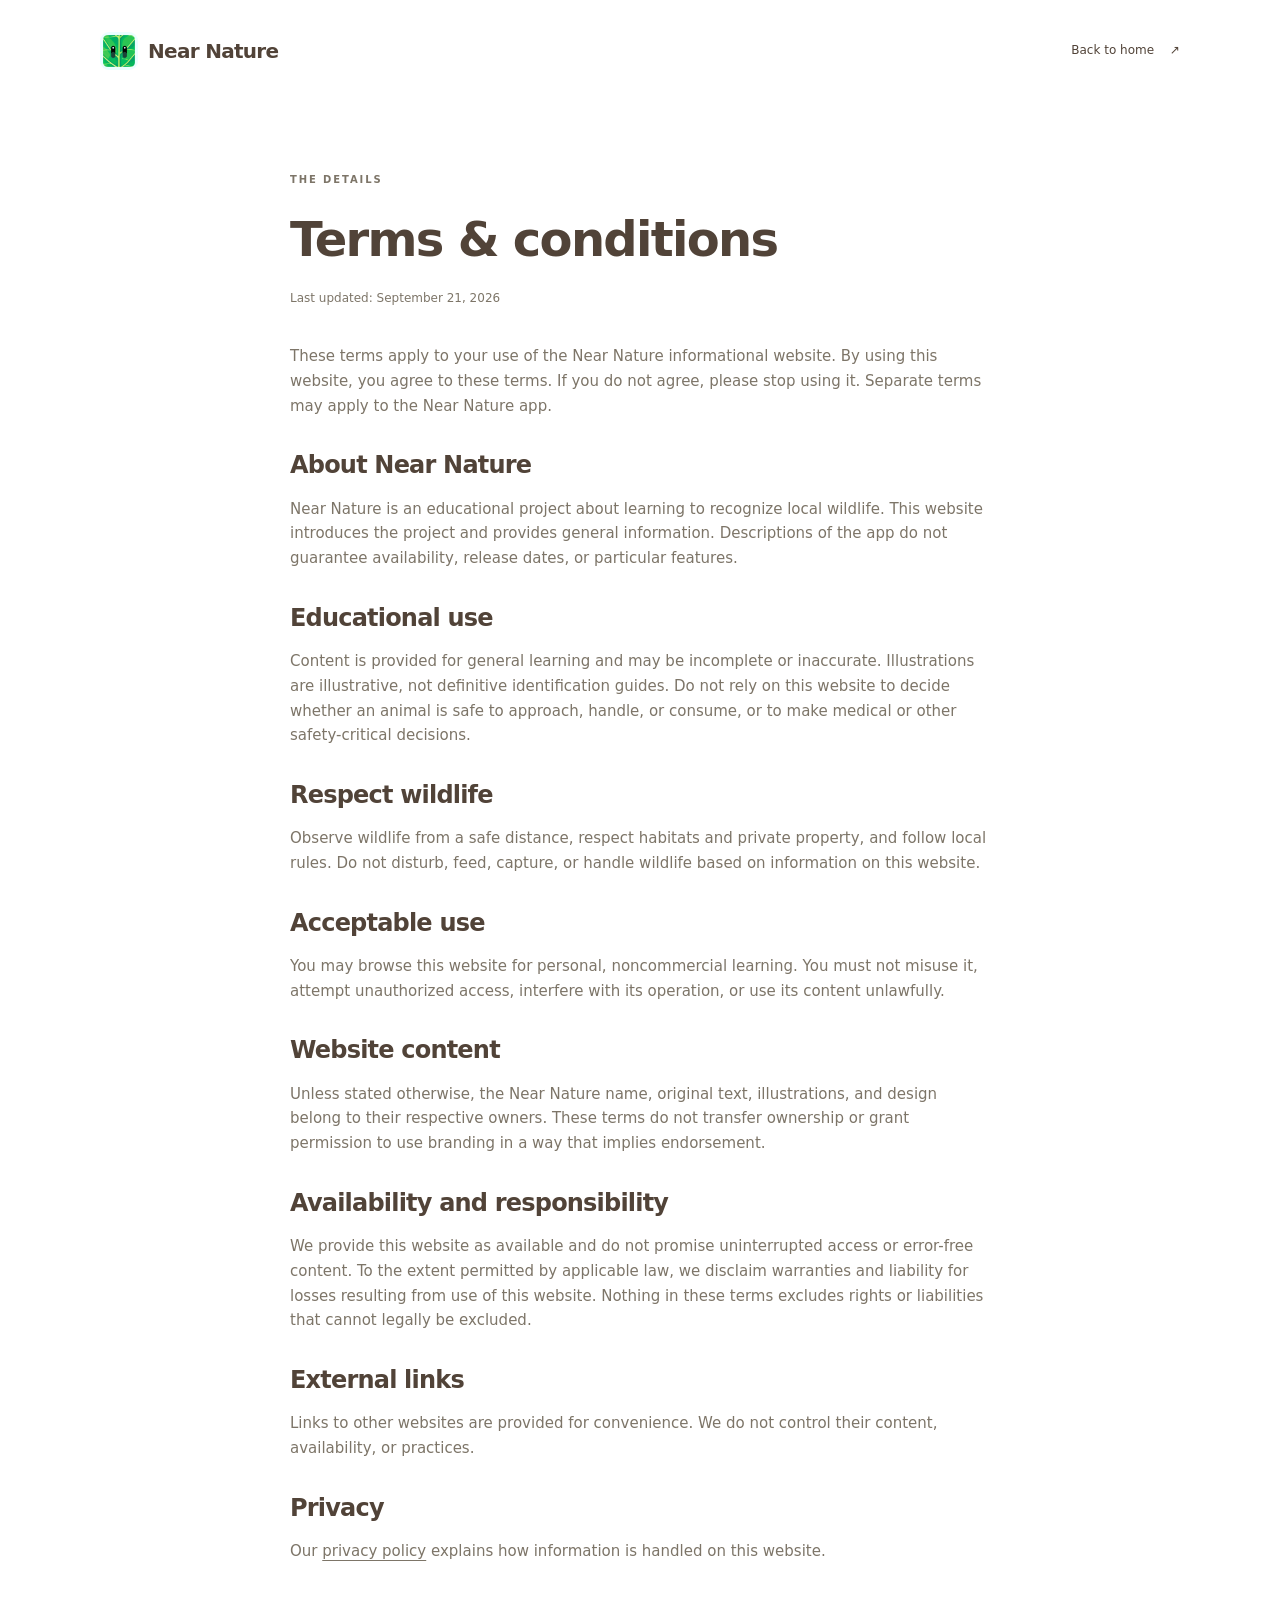
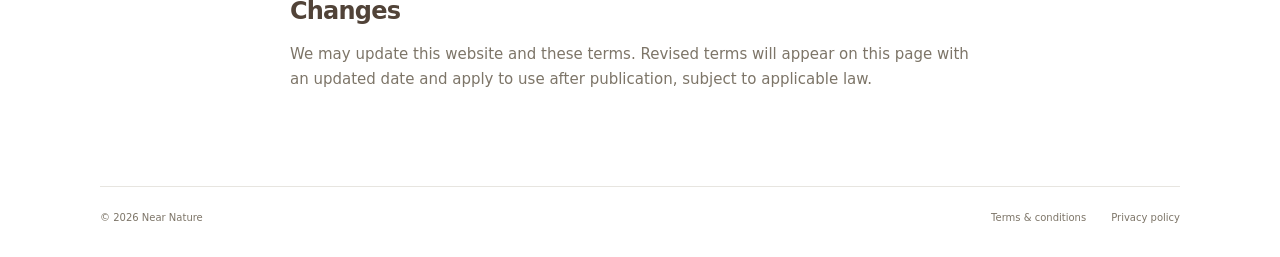
==== terms.html @ 8c50fe0b "init commit" ====
<!doctype html>
<html lang="en">
<head><meta charset="utf-8"><meta name="viewport" content="width=device-width, initial-scale=1"><meta name="description" content="Terms and conditions for the Near Nature website."><title>Terms &amp; conditions — Near Nature</title><link rel="icon" href="app-logo.jpeg" type="image/jpeg"><link rel="stylesheet" href="styles.css"><meta name="theme-color" content="#ffffff" media="(prefers-color-scheme: light)">
<meta name="theme-color" content="#1c1916" media="(prefers-color-scheme: dark)">
</head>
<body>
  <a class="skip-link" href="#main">Skip to content</a>
  <header class="site-header wrap"><a class="brand" href="./"><img class="app-logo" src="app-logo.jpeg" width="38" height="38" alt="">Near Nature</a><a class="nav-link" href="./">Back to home <span aria-hidden="true">↗</span></a></header>
  <main class="legal wrap" id="main">
    <p class="eyebrow">The details</p><h1>Terms &amp; conditions</h1><p class="updated">Last updated: September 21, 2026</p>
    <p>These terms apply to your use of the Near Nature informational website. By using this website, you agree to these terms. If you do not agree, please stop using it. Separate terms may apply to the Near Nature app.</p>
    <h2>About Near Nature</h2><p>Near Nature is an educational project about learning to recognize local wildlife. This website introduces the project and provides general information. Descriptions of the app do not guarantee availability, release dates, or particular features.</p>
    <h2>Educational use</h2><p>Content is provided for general learning and may be incomplete or inaccurate. Illustrations are illustrative, not definitive identification guides. Do not rely on this website to decide whether an animal is safe to approach, handle, or consume, or to make medical or other safety-critical decisions.</p>
    <h2>Respect wildlife</h2><p>Observe wildlife from a safe distance, respect habitats and private property, and follow local rules. Do not disturb, feed, capture, or handle wildlife based on information on this website.</p>
    <h2>Acceptable use</h2><p>You may browse this website for personal, noncommercial learning. You must not misuse it, attempt unauthorized access, interfere with its operation, or use its content unlawfully.</p>
    <h2>Website content</h2><p>Unless stated otherwise, the Near Nature name, original text, illustrations, and design belong to their respective owners. These terms do not transfer ownership or grant permission to use branding in a way that implies endorsement.</p>
    <h2>Availability and responsibility</h2><p>We provide this website as available and do not promise uninterrupted access or error-free content. To the extent permitted by applicable law, we disclaim warranties and liability for losses resulting from use of this website. Nothing in these terms excludes rights or liabilities that cannot legally be excluded.</p>
    <h2>External links</h2><p>Links to other websites are provided for convenience. We do not control their content, availability, or practices.</p>
    <h2>Privacy</h2><p>Our <a href="privacy.html">privacy policy</a> explains how information is handled on this website.</p>
    <h2>Changes</h2><p>We may update this website and these terms. Revised terms will appear on this page with an updated date and apply to use after publication, subject to applicable law.</p>
  </main>
  <footer class="site-footer wrap"><span>© 2026 Near Nature</span><nav aria-label="Legal"><a href="terms.html" aria-current="page">Terms &amp; conditions</a><a href="privacy.html">Privacy policy</a></nav></footer>
</body>
</html>
---- styles.css ----
/* App palette. Accent uses the supplied colorset values, with an sRGB fallback. */
:root {
  color-scheme: light dark;
  --accent: #ce6950;
  --accent-edge: #a55440;
  --accent-wash: rgb(206 105 80 / 20%);
  --accent-ink: #2f6b45;
  --rose: #ef476f;
  --rose-edge: #c63b5c;
  --rose-wash: #fce3e9;
  --rose-ink: #c93055;
  --sky: #1e91d6;
  --sky-edge: #1978b2;
  --sky-wash: #ddeef9;
  --sky-ink: #1771a7;
  --orange: #f08700;
  --orange-edge: #d16b00;
  --orange-wash: #fcedd9;
  --mustard: #fde74c;
  --mustard-edge: #dfc221;
  --mustard-wash: #fefbe4;
  --brown: #514338;
  --ink: #514338;
  --muted: #7d7568;
  --line: #e7e5e0;
  --line-deep: #d5d2cb;
  --paper: #ffffff;
  --surface: #f8f7f4;
  --font-rounded: ui-rounded, "SF Pro Rounded", "SF Rounded", "Arial Rounded MT Bold", "Trebuchet MS", system-ui, sans-serif;
}
@media (prefers-color-scheme: dark) {
  :root {
    --accent: #d96c4a;
    --accent-edge: #ae563b;
    --accent-wash: rgb(217 108 74 / 20%);
    --accent-ink: #86d3a0;
    --rose: #e8506f;
    --rose-edge: #a83149;
    --rose-wash: #3d1c25;
    --rose-ink: #ff93ac;
    --sky: #2c93ce;
    --sky-edge: #1c6690;
    --sky-wash: #122c3c;
    --sky-ink: #74c4ee;
    --orange: #e59029;
    --orange-edge: #a96716;
    --orange-wash: #3b2610;
    --mustard: #edd855;
    --mustard-edge: #b29e2a;
    --mustard-wash: #3a3312;
    --ink: #f2ebe4;
    --muted: #a99c8e;
    --line: #3b3430;
    --line-deep: #524842;
    --paper: #1c1916;
    --surface: #2a2522;
  }
}
@supports (color: color(display-p3 1 0 0)) {
  :root { --accent: color(display-p3 0.807843 0.411765 0.313725); }
  @media (prefers-color-scheme: dark) {
    :root { --accent: color(display-p3 0.850980 0.423529 0.290196); }
  }
}
@supports (color: color-mix(in srgb, red, black)) {
  :root {
    --accent-edge: color-mix(in srgb, var(--accent) 80%, black);
    --accent-wash: color-mix(in srgb, var(--accent) 20%, transparent);
  }
}
*{box-sizing:border-box}
html{scroll-behavior:smooth;scroll-padding-top:35px}
body{margin:0;background:var(--paper);color:var(--ink);font-family:var(--font-rounded);font-size:15px;line-height:1.65;-webkit-font-smoothing:antialiased}
a{color:inherit;text-underline-offset:4px}
button{font:inherit}
.wrap{width:min(1080px,calc(100% - 80px));margin-inline:auto}
.site-header{display:flex;align-items:center;justify-content:space-between;padding-block:32px}
.brand{display:inline-flex;gap:10px;align-items:center;font-size:20px;font-weight:700;letter-spacing:-.7px;text-decoration:none}
.app-logo{display:block;flex-shrink:0;object-fit:contain;border-radius:9px}
.nav-link{font-size:12px;text-decoration:none}.nav-link span{margin-left:12px}
.hero{display:grid;grid-template-columns:1.3fr 1fr;gap:80px;align-items:center;padding-block:70px 92px}
.eyebrow{text-transform:uppercase;font-size:10px;letter-spacing:1.9px;font-weight:600;display:flex;align-items:center;gap:9px}
.dot{width:6px;height:6px;background:var(--accent);border-radius:50%;display:inline-block}
h1,h2,h3,.card-question,.closing p{font-family:var(--font-rounded);font-weight:800}
h1{font-size:clamp(52px,5.7vw,76px);line-height:1.06;letter-spacing:-3.2px;margin:25px 0}
h1 em{font-weight:800;font-style:normal;color:var(--accent)}
.intro{max-width:400px;font-size:16px;line-height:1.85;color:var(--muted)}
.button{max-width:100%;display:inline-flex;align-items:center;justify-content:center;gap:22px;background:var(--accent);color:#fff;text-decoration:none;padding:15px 26px;border-radius:16px;margin-top:19px;font-size:19px;font-weight:900;letter-spacing:.7px;text-transform:uppercase;box-shadow:0 5px 0 var(--accent-edge);transition:transform .06s ease-out,box-shadow .06s ease-out}
.button:hover{filter:brightness(1.04)}
.button:active{transform:translateY(5px);box-shadow:0 0 0 var(--accent-edge)}
.quiet{color:var(--muted);font-size:11px}.hero-note{margin-top:17px}
.field-card{background:var(--surface);border:1.5px solid var(--line);border-radius:22px;padding:23px 27px 24px}
.card-top{display:flex;justify-content:space-between;color:var(--muted);font-size:9px;text-transform:uppercase;letter-spacing:1.3px;gap:15px}
.illustration{margin:5px -5px -8px}.illustration svg circle:first-of-type{fill:var(--sky-wash)}.illustration svg{display:block;width:100%;height:auto}
.card-question{font-size:27px;line-height:1.2;margin:0 0 12px;letter-spacing:-.5px}.card-description{font-size:11px;color:var(--muted);margin-bottom:22px}
.discovery-button{width:100%;background:var(--sky-wash);border:1.5px solid var(--sky-edge);border-radius:14px;padding:13px 16px;min-height:48px;text-align:left;color:var(--sky-ink);font-size:13px;font-weight:800;cursor:pointer;display:flex;align-items:center;justify-content:space-between;gap:10px;box-shadow:0 4px 0 var(--sky-edge);transition:transform .06s ease-out,box-shadow .06s ease-out}.discovery-button:active{transform:translateY(4px);box-shadow:0 0 0 var(--sky-edge)}.discovery-button[hidden]{display:none}.discovery-button span{font-size:17px;line-height:1}.discovery{font-size:12px;color:var(--muted);margin-bottom:0}
.about{border-top:1px solid var(--line);padding-block:48px 55px}.about-heading{display:flex;align-items:start;justify-content:space-between;gap:30px}h2{font-size:31px;line-height:1.3;letter-spacing:-.8px;margin:0}.features{display:grid;grid-template-columns:repeat(3,1fr);gap:60px;margin-top:48px}.feature-number{font-size:12px;font-weight:900;letter-spacing:1px;color:var(--brown);background:var(--mustard);display:inline-grid;place-items:center;width:36px;height:36px;border-radius:12px}h3{font-size:23px;letter-spacing:-.5px;margin:13px 0 7px}.features p{font-size:13px;color:var(--muted);max-width:255px;margin:0}
.closing{border-top:1px solid var(--line);display:flex;align-items:center;justify-content:center;gap:12px;padding-block:36px}.closing p{font-size:20px;margin:0}
.site-footer{display:flex;justify-content:space-between;gap:20px;border-top:1px solid var(--line);padding-block:23px 30px;color:var(--muted);font-size:10px}.site-footer nav{display:flex;gap:25px}.site-footer a{text-decoration:none}.site-footer a:hover,.nav-link:hover{text-decoration:underline}
.skip-link{position:absolute;top:-100px;left:16px;z-index:10;background:var(--ink);color:var(--paper);padding:10px 16px}.skip-link:focus{top:10px}:focus-visible{outline:3px solid var(--sky-ink);outline-offset:5px}
.legal{max-width:700px;padding-block:60px 80px}.legal h1{font-size:48px;letter-spacing:-1.7px}.legal h2{font-size:24px;margin-top:32px}.legal p,.legal li{color:var(--muted)}.legal .updated{font-size:12px;margin-bottom:35px}.legal .notice{padding:18px 22px;border:1.5px solid var(--line);border-radius:22px;background:var(--surface)}.legal a{overflow-wrap:anywhere}
@media(min-width:1400px){.hero{padding-block:95px 110px}}
@media(max-width:760px){.wrap{width:calc(100% - 40px)}.site-header{padding-block:24px}.nav-link{font-size:11px}.hero{gap:38px;grid-template-columns:1fr;padding-block:35px 55px}.hero-copy{max-width:500px}h1{font-size:60px}.field-card{width:min(360px,95%);justify-self:center}.about-heading{display:block}.about-heading h2{margin-top:20px}.features{gap:24px}.closing p{font-size:17px}.legal{padding-block:30px 50px}}
@media(max-width:480px){.nav-link{max-width:110px;text-align:right;line-height:1.5}.nav-link span{margin-left:3px}.eyebrow{font-size:9px;letter-spacing:1.4px}h1{font-size:53px;letter-spacing:-2.5px}.features{grid-template-columns:1fr;gap:28px;margin-top:32px}.features p{max-width:100%}.about h2{font-size:27px}.closing{gap:8px}.closing p{font-size:15px}.site-footer{flex-direction:column;gap:12px}.legal h1{font-size:39px}}
@media(prefers-reduced-motion:reduce){html{scroll-behavior:auto}*{transition:none!important}}
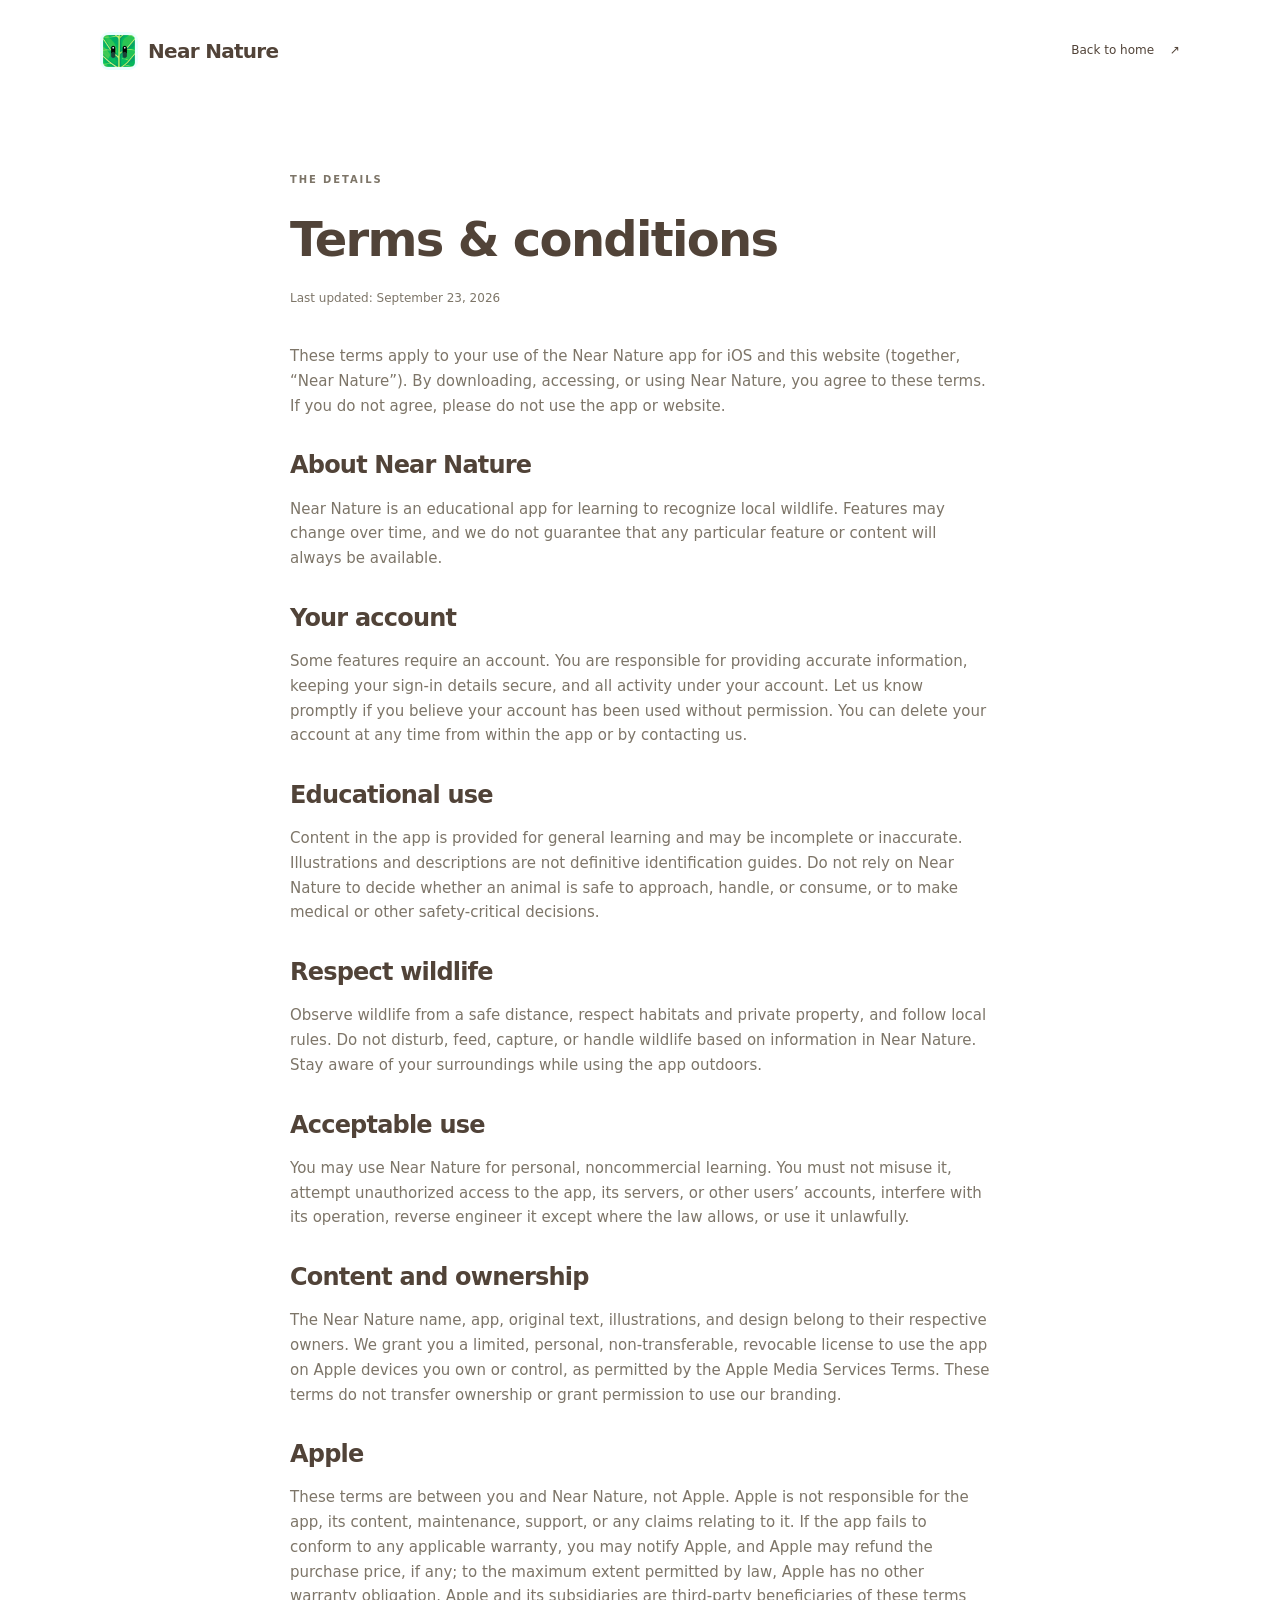
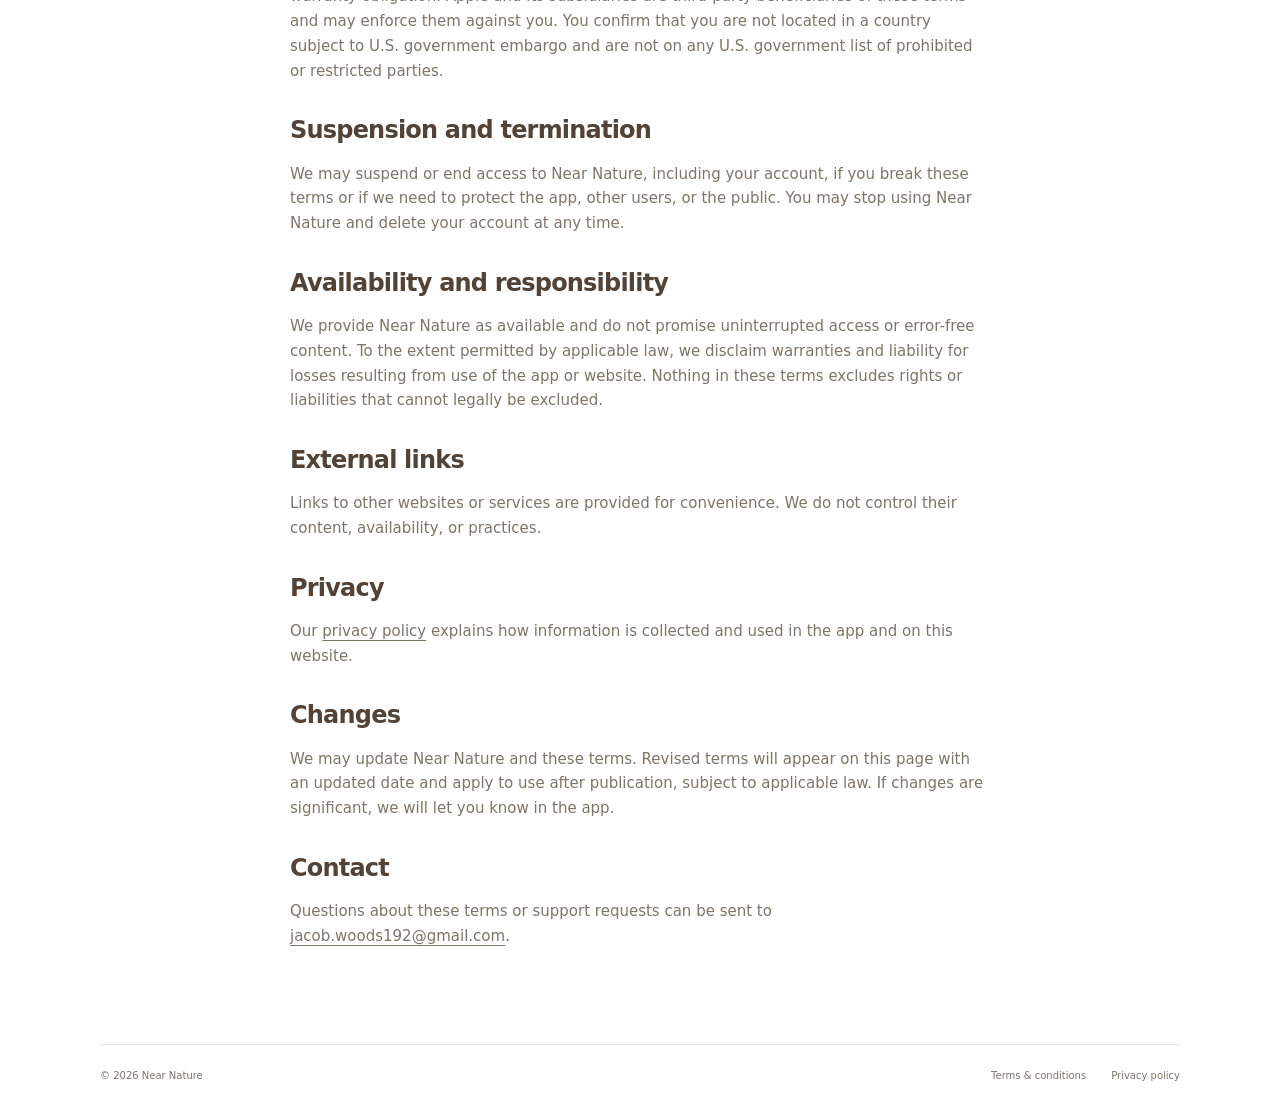
==== commit 4a397185: "Update Privacy, Terms" ====
--- a/terms.html
+++ b/terms.html
@@ -1,23 +1,27 @@
 <!doctype html>
 <html lang="en">
-<head><meta charset="utf-8"><meta name="viewport" content="width=device-width, initial-scale=1"><meta name="description" content="Terms and conditions for the Near Nature website."><title>Terms &amp; conditions — Near Nature</title><link rel="icon" href="app-logo.jpeg" type="image/jpeg"><link rel="stylesheet" href="styles.css"><meta name="theme-color" content="#ffffff" media="(prefers-color-scheme: light)">
+<head><meta charset="utf-8"><meta name="viewport" content="width=device-width, initial-scale=1"><meta name="description" content="Terms and conditions for the Near Nature iOS app and website."><title>Terms &amp; conditions — Near Nature</title><link rel="icon" href="app-logo.jpeg" type="image/jpeg"><link rel="stylesheet" href="styles.css"><meta name="theme-color" content="#ffffff" media="(prefers-color-scheme: light)">
 <meta name="theme-color" content="#1c1916" media="(prefers-color-scheme: dark)">
 </head>
 <body>
   <a class="skip-link" href="#main">Skip to content</a>
   <header class="site-header wrap"><a class="brand" href="./"><img class="app-logo" src="app-logo.jpeg" width="38" height="38" alt="">Near Nature</a><a class="nav-link" href="./">Back to home <span aria-hidden="true">↗</span></a></header>
   <main class="legal wrap" id="main">
-    <p class="eyebrow">The details</p><h1>Terms &amp; conditions</h1><p class="updated">Last updated: September 21, 2026</p>
-    <p>These terms apply to your use of the Near Nature informational website. By using this website, you agree to these terms. If you do not agree, please stop using it. Separate terms may apply to the Near Nature app.</p>
-    <h2>About Near Nature</h2><p>Near Nature is an educational project about learning to recognize local wildlife. This website introduces the project and provides general information. Descriptions of the app do not guarantee availability, release dates, or particular features.</p>
-    <h2>Educational use</h2><p>Content is provided for general learning and may be incomplete or inaccurate. Illustrations are illustrative, not definitive identification guides. Do not rely on this website to decide whether an animal is safe to approach, handle, or consume, or to make medical or other safety-critical decisions.</p>
-    <h2>Respect wildlife</h2><p>Observe wildlife from a safe distance, respect habitats and private property, and follow local rules. Do not disturb, feed, capture, or handle wildlife based on information on this website.</p>
-    <h2>Acceptable use</h2><p>You may browse this website for personal, noncommercial learning. You must not misuse it, attempt unauthorized access, interfere with its operation, or use its content unlawfully.</p>
-    <h2>Website content</h2><p>Unless stated otherwise, the Near Nature name, original text, illustrations, and design belong to their respective owners. These terms do not transfer ownership or grant permission to use branding in a way that implies endorsement.</p>
-    <h2>Availability and responsibility</h2><p>We provide this website as available and do not promise uninterrupted access or error-free content. To the extent permitted by applicable law, we disclaim warranties and liability for losses resulting from use of this website. Nothing in these terms excludes rights or liabilities that cannot legally be excluded.</p>
-    <h2>External links</h2><p>Links to other websites are provided for convenience. We do not control their content, availability, or practices.</p>
-    <h2>Privacy</h2><p>Our <a href="privacy.html">privacy policy</a> explains how information is handled on this website.</p>
-    <h2>Changes</h2><p>We may update this website and these terms. Revised terms will appear on this page with an updated date and apply to use after publication, subject to applicable law.</p>
+    <p class="eyebrow">The details</p><h1>Terms &amp; conditions</h1><p class="updated">Last updated: September 23, 2026</p>
+    <p>These terms apply to your use of the Near Nature app for iOS and this website (together, “Near Nature”). By downloading, accessing, or using Near Nature, you agree to these terms. If you do not agree, please do not use the app or website.</p>
+    <h2>About Near Nature</h2><p>Near Nature is an educational app for learning to recognize local wildlife. Features may change over time, and we do not guarantee that any particular feature or content will always be available.</p>
+    <h2>Your account</h2><p>Some features require an account. You are responsible for providing accurate information, keeping your sign-in details secure, and all activity under your account. Let us know promptly if you believe your account has been used without permission. You can delete your account at any time from within the app or by contacting us.</p>
+    <h2>Educational use</h2><p>Content in the app is provided for general learning and may be incomplete or inaccurate. Illustrations and descriptions are not definitive identification guides. Do not rely on Near Nature to decide whether an animal is safe to approach, handle, or consume, or to make medical or other safety-critical decisions.</p>
+    <h2>Respect wildlife</h2><p>Observe wildlife from a safe distance, respect habitats and private property, and follow local rules. Do not disturb, feed, capture, or handle wildlife based on information in Near Nature. Stay aware of your surroundings while using the app outdoors.</p>
+    <h2>Acceptable use</h2><p>You may use Near Nature for personal, noncommercial learning. You must not misuse it, attempt unauthorized access to the app, its servers, or other users’ accounts, interfere with its operation, reverse engineer it except where the law allows, or use it unlawfully.</p>
+    <h2>Content and ownership</h2><p>The Near Nature name, app, original text, illustrations, and design belong to their respective owners. We grant you a limited, personal, non-transferable, revocable license to use the app on Apple devices you own or control, as permitted by the Apple Media Services Terms. These terms do not transfer ownership or grant permission to use our branding.</p>
+    <h2>Apple</h2><p>These terms are between you and Near Nature, not Apple. Apple is not responsible for the app, its content, maintenance, support, or any claims relating to it. If the app fails to conform to any applicable warranty, you may notify Apple, and Apple may refund the purchase price, if any; to the maximum extent permitted by law, Apple has no other warranty obligation. Apple and its subsidiaries are third-party beneficiaries of these terms and may enforce them against you. You confirm that you are not located in a country subject to U.S. government embargo and are not on any U.S. government list of prohibited or restricted parties.</p>
+    <h2>Suspension and termination</h2><p>We may suspend or end access to Near Nature, including your account, if you break these terms or if we need to protect the app, other users, or the public. You may stop using Near Nature and delete your account at any time.</p>
+    <h2>Availability and responsibility</h2><p>We provide Near Nature as available and do not promise uninterrupted access or error-free content. To the extent permitted by applicable law, we disclaim warranties and liability for losses resulting from use of the app or website. Nothing in these terms excludes rights or liabilities that cannot legally be excluded.</p>
+    <h2>External links</h2><p>Links to other websites or services are provided for convenience. We do not control their content, availability, or practices.</p>
+    <h2>Privacy</h2><p>Our <a href="privacy.html">privacy policy</a> explains how information is collected and used in the app and on this website.</p>
+    <h2>Changes</h2><p>We may update Near Nature and these terms. Revised terms will appear on this page with an updated date and apply to use after publication, subject to applicable law. If changes are significant, we will let you know in the app.</p>
+    <h2>Contact</h2><p>Questions about these terms or support requests can be sent to <a href="mailto:jacob.woods192@gmail.com">jacob.woods192@gmail.com</a>.</p>
   </main>
   <footer class="site-footer wrap"><span>© 2026 Near Nature</span><nav aria-label="Legal"><a href="terms.html" aria-current="page">Terms &amp; conditions</a><a href="privacy.html">Privacy policy</a></nav></footer>
 </body>
